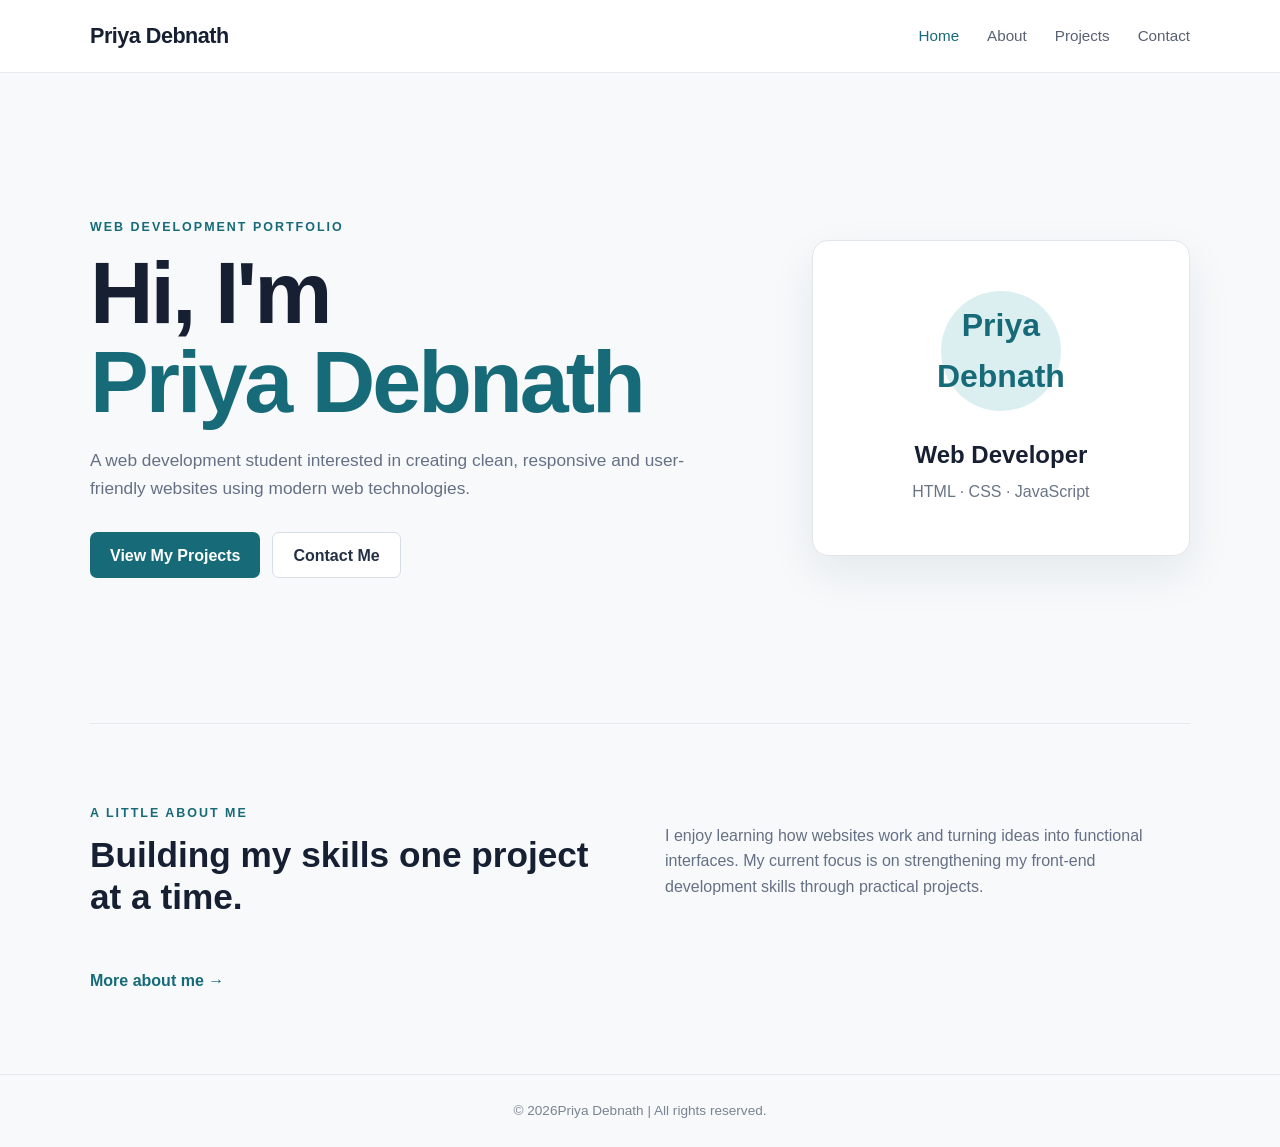
==== Task 4/Portfolio/index.html @ 9ba88b29 "Added three tasks" ====
<!DOCTYPE html>
<html lang="en">
<head>
    <meta charset="UTF-8">
    <meta name="viewport" content="width=device-width, initial-scale=1.0">
    <title>Priya Debnath | Portfolio</title>
    <link rel="stylesheet" href="style.css">
</head>
<body>
    <header class="site-header">
        <nav class="navbar">
            <a href="index.html" class="logo">Priya Debnath</a>
            <button class="menu-button" id="menuButton" aria-label="Open navigation menu">☰</button>
            <div class="nav-links" id="navLinks">
                <a href="index.html" class="active">Home</a>
                <a href="about.html">About</a>
                <a href="projects.html">Projects</a>
                <a href="contact.html">Contact</a>
            </div>
        </nav>
    </header>
    <main>
        <section class="hero">
            <div class="hero-content">
                <p class="eyebrow">WEB DEVELOPMENT PORTFOLIO</p>
                <h1>Hi, I'm<span>Priya Debnath</span></h1>
                <p class="hero-description">A web development student interested in creating clean, responsive and user-friendly
                    websites using modern web technologies.</p>
                <div class="hero-buttons">
                    <a href="projects.html" class="button primary-button">View My Projects</a>
                    <a href="contact.html" class="button secondary-button">Contact Me</a>
                </div>
            </div>
            <div class="hero-card">
                <div class="profile-circle">Priya Debnath</div>
                <h2>Web Developer</h2>
                <p>HTML · CSS · JavaScript</p>
            </div>
        </section>
        <section class="section intro-section">
            <div class="section-heading">
                <p class="eyebrow">A LITTLE ABOUT ME</p>
                <h2>Building my skills one project at a time.</h2>
            </div>
            <p class="section-text">I enjoy learning how websites work and turning ideas into functional interfaces. My current
                focus is on strengthening my front-end development skills through practical projects.</p>
            <a href="about.html" class="text-link">More about me →</a>
        </section>
    </main>
    <footer class="site-footer">
        <p>© <span id="year"></span>Priya Debnath | All rights reserved.</p>
    </footer>
    <script src="script.js"></script>
</body>
</html>
---- Task 4/Portfolio/style.css ----
* {
    margin: 0;
    padding: 0;
    box-sizing: border-box;
}

html {
    scroll-behavior: smooth;
}

body {
    min-height: 100vh;
    font-family: Arial, Helvetica, sans-serif;
    line-height: 1.6;
    background: #f7f9fb;
    color: #172033;
}

a {
    color: inherit;
    text-decoration: none;
}


.site-header {
    position: sticky;
    top: 0;
    z-index: 100;
    background: rgba(255, 255, 255, 0.96);
    border-bottom: 1px solid #e6e9ed;
}

.navbar {
    width: min(1100px, 92%);
    min-height: 72px;
    margin: auto;
    display: flex;
    align-items: center;
    justify-content: space-between;
}

.logo {
    font-size: 1.35rem;
    font-weight: 800;
    letter-spacing: -0.5px;
}

.nav-links {
    display: flex;
    align-items: center;
    gap: 28px;
}

.nav-links a {
    padding: 8px 0;
    color: #596273;
    font-size: 0.95rem;
    transition: color 0.2s ease;
}

.nav-links a:hover,
.nav-links a.active {
    color: #176b78;
}

.menu-button {
    display: none;
    border: none;
    background: transparent;
    font-size: 1.5rem;
    cursor: pointer;
}


main {
    overflow: hidden;
}

.section {
    width: min(1100px, 92%);
    margin: auto;
    padding: 80px 0;
}

.eyebrow {
    margin-bottom: 10px;
    color: #176b78;
    font-size: 0.78rem;
    font-weight: 800;
    letter-spacing: 2px;
}


.hero {
    width: min(1100px, 92%);
    min-height: 650px;
    margin: auto;
    display: grid;
    grid-template-columns:
        1.4fr
        0.8fr;
    gap: 60px;
    align-items: center;
}

.hero h1 {
    max-width: 700px;
    margin-bottom: 20px;
    font-size: clamp(2.8rem, 7vw, 5.5rem);
    line-height: 1.02;
    letter-spacing: -3px;
}

.hero h1 span {
    display: block;
    color: #176b78;
}

.hero-description {
    max-width: 620px;
    margin-bottom: 30px;
    color: #667085;
    font-size: 1.08rem;
}

.hero-buttons {
    display: flex;
    flex-wrap: wrap;
    gap: 12px;
}


.button {
    display: inline-flex;
    justify-content: center;
    align-items: center;
    min-height: 46px;
    padding: 0 20px;
    border-radius: 7px;
    font-weight: 700;
    transition: transform 0.2s ease, background 0.2s ease;
}

.button:hover {
    transform: translateY(-2px);
}

.primary-button {
    background: #176b78;
    color: white;
}

.primary-button:hover {
    background: #10545f;
}

.secondary-button {
    background: white;
    border: 1px solid #d7dde4;
    color: #243044;
}


.hero-card {
    padding: 50px 30px;
    text-align: center;
    background: white;
    border: 1px solid #e1e6eb;
    border-radius: 16px;
    box-shadow:
        0 18px 45px rgba(31, 45, 61, 0.08);
}

.profile-circle {
    width: 120px;
    height: 120px;
    margin: 0 auto 25px;
    display: flex;
    align-items: center;
    justify-content: center;
    border-radius: 50%;
    background: #dceff0;
    color: #176b78;
    font-size: 2rem;
    font-weight: 800;
}

.profile-circle.large {
    width: 150px;
    height: 150px;
    font-size: 2.5rem;
}

.hero-card h2 {
    margin-bottom: 5px;
}

.hero-card p {
    color: #697586;
}


.intro-section {
    border-top: 1px solid #e5e9ee;
    display: grid;
    grid-template-columns: 1fr 1fr;
    gap: 50px;
    align-items: center;
}

.section-heading h2 {
    max-width: 500px;
    font-size: 2.2rem;
    line-height: 1.2;
}

.section-text {
    color: #667085;
    max-width: 600px;
}

.text-link {
    color: #176b78;
    font-weight: 700;
}


.page-header {
    padding: 100px 20px 70px;
    text-align: center;
    background: #eef5f5;
}

.page-header h1 {
    margin-bottom: 15px;
    font-size: clamp(2.2rem, 5vw, 4rem);
    line-height: 1.1;
}

.page-header p:last-child {
    color: #667085;
}


.about-layout {
    display: grid;
    grid-template-columns:
        0.7fr
        1.3fr;
    gap: 70px;
    align-items: start;
}

.about-card {
    padding: 40px 20px;
    text-align: center;
    background: white;
    border: 1px solid #e1e6eb;
    border-radius: 15px;
}

.about-card p {
    color: #697586;
}

.about-content h2 {
    margin-bottom: 15px;
    font-size: 1.8rem;
}

.about-content p {
    margin-bottom: 18px;
    color: #667085;
}

.sub-heading {
    margin-top: 35px;
}

.skills {
    display: flex;
    flex-wrap: wrap;
    gap: 10px;
}

.skills span,
.project-tags span {
    padding: 7px 12px;
    border-radius: 20px;
    background: #eaf3f4;
    color: #176b78;
    font-size: 0.82rem;
    font-weight: 700;
}


.projects-grid {
    display: grid;
    grid-template-columns: repeat(3, 1fr);
    gap: 22px;
}

.project-card {
    min-height: 300px;
    padding: 30px;
    display: flex;
    flex-direction: column;
    background: white;
    border: 1px solid #e1e6eb;
    border-radius: 14px;
    transition:
        transform 0.2s ease,
        box-shadow 0.2s ease;
}

.project-card:hover {
    transform: translateY(-5px);
    box-shadow:
        0 15px 35px rgba(31, 45, 61, 0.09);
}

.project-number {
    margin-bottom: 35px;
    color: #176b78;
    font-weight: 800;
}

.project-card h2 {
    margin-bottom: 12px;
}

.project-card p {
    margin-bottom: 25px;
    color: #667085;
}

.project-tags {
    display: flex;
    flex-wrap: wrap;
    gap: 7px;
    margin-top: auto;
}


.contact-layout {
    display: grid;
    grid-template-columns:
        0.8fr
        1.2fr;
    gap: 70px;
}

.contact-info h2 {
    margin-bottom: 12px;
    font-size: 2rem;
}

.contact-info > p {
    margin-bottom: 35px;
    color: #667085;
}

.contact-item {
    margin-bottom: 25px;
    display: flex;
    flex-direction: column;
    gap: 3px;
}

.contact-item strong {
    font-size: 0.85rem;
    color: #176b78;
    text-transform: uppercase;
    letter-spacing: 1px;
}

.contact-item span,
.contact-item a {
    color: #475467;
}

.contact-item a:hover {
    color: #176b78;
}


.contact-form {
    padding: 35px;
    background: white;
    border: 1px solid #e1e6eb;
    border-radius: 14px;
}

.form-group {
    margin-bottom: 20px;
}

.form-group label {
    display: block;
    margin-bottom: 7px;
    font-weight: 700;
    font-size: 0.9rem;
}

.form-group input,
.form-group textarea {
    width: 100%;
    padding: 13px 14px;
    border: 1px solid #d6dce3;
    border-radius: 7px;
    background: #fbfcfd;
    font: inherit;
    outline: none;
}

.form-group input:focus,
.form-group textarea:focus {
    border-color: #176b78;
    background: white;
}

.form-group textarea {
    resize: vertical;
}

.form-message {
    margin-top: 15px;
    color: #176b78;
    font-weight: 700;
}


.site-footer {
    padding: 25px 20px;
    text-align: center;
    border-top: 1px solid #e5e9ee;
    color: #7a8492;
    font-size: 0.85rem;
}


@media (max-width: 800px) {

    .menu-button {
        display: block;
    }

    .nav-links {
        position: absolute;
        top: 72px;
        left: 0;
        right: 0;
        display: none;
        flex-direction: column;
        align-items: stretch;
        gap: 0;
        padding: 10px 4%;
        background: white;
        border-bottom: 1px solid #e6e9ed;
    }

    .nav-links.show {
        display: flex;
    }

    .nav-links a {
        padding: 13px 0;
        border-bottom: 1px solid #f0f2f4;
    }

    .hero {
        grid-template-columns: 1fr;
        min-height: auto;
        padding: 80px 0;
    }

    .hero-card {
        max-width: 400px;
    }

    .intro-section {
        grid-template-columns: 1fr;
        gap: 25px;
    }

    .about-layout,
    .contact-layout {
        grid-template-columns: 1fr;
        gap: 40px;
    }

    .projects-grid {
        grid-template-columns: 1fr 1fr;
    }
}


@media (max-width: 520px) {

    .section {
        padding: 60px 0;
    }

    .hero {
        padding: 60px 0;
    }

    .hero h1 {
        font-size: 3rem;
        letter-spacing: -2px;
    }

    .hero-buttons {
        flex-direction: column;
        align-items: stretch;
    }

    .page-header {
        padding: 70px 20px 50px;
    }

    .projects-grid {
        grid-template-columns: 1fr;
    }

    .contact-form {
        padding: 25px 20px;
    }
}
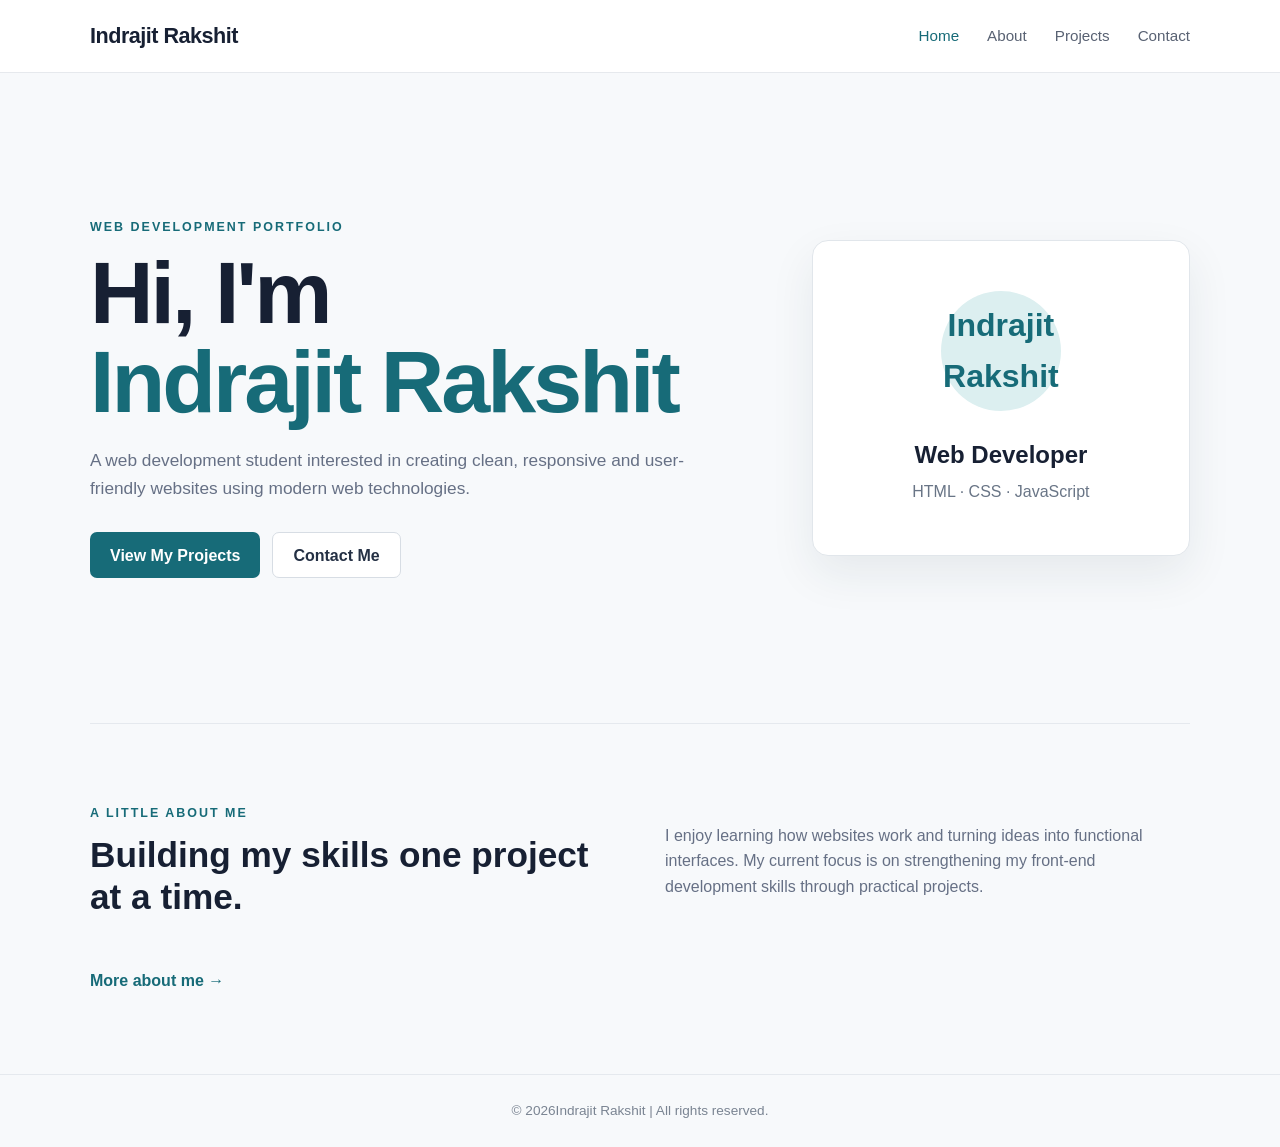
==== commit 165ed80f: "Modified the changes" ====
--- a/Task 4/Portfolio/index.html
+++ b/Task 4/Portfolio/index.html
@@ -3,13 +3,13 @@
 <head>
     <meta charset="UTF-8">
     <meta name="viewport" content="width=device-width, initial-scale=1.0">
-    <title>Priya Debnath | Portfolio</title>
+    <title>Indrajit Rakshit | Portfolio</title>
     <link rel="stylesheet" href="style.css">
 </head>
 <body>
     <header class="site-header">
         <nav class="navbar">
-            <a href="index.html" class="logo">Priya Debnath</a>
+            <a href="index.html" class="logo">Indrajit Rakshit</a>
             <button class="menu-button" id="menuButton" aria-label="Open navigation menu">☰</button>
             <div class="nav-links" id="navLinks">
                 <a href="index.html" class="active">Home</a>
@@ -23,7 +23,7 @@
         <section class="hero">
             <div class="hero-content">
                 <p class="eyebrow">WEB DEVELOPMENT PORTFOLIO</p>
-                <h1>Hi, I'm<span>Priya Debnath</span></h1>
+                <h1>Hi, I'm<span>Indrajit Rakshit</span></h1>
                 <p class="hero-description">A web development student interested in creating clean, responsive and user-friendly
                     websites using modern web technologies.</p>
                 <div class="hero-buttons">
@@ -32,7 +32,7 @@
                 </div>
             </div>
             <div class="hero-card">
-                <div class="profile-circle">Priya Debnath</div>
+                <div class="profile-circle">Indrajit Rakshit</div>
                 <h2>Web Developer</h2>
                 <p>HTML · CSS · JavaScript</p>
             </div>
@@ -48,7 +48,7 @@
         </section>
     </main>
     <footer class="site-footer">
-        <p>© <span id="year"></span>Priya Debnath | All rights reserved.</p>
+        <p>© <span id="year"></span>Indrajit Rakshit | All rights reserved.</p>
     </footer>
     <script src="script.js"></script>
 </body>
